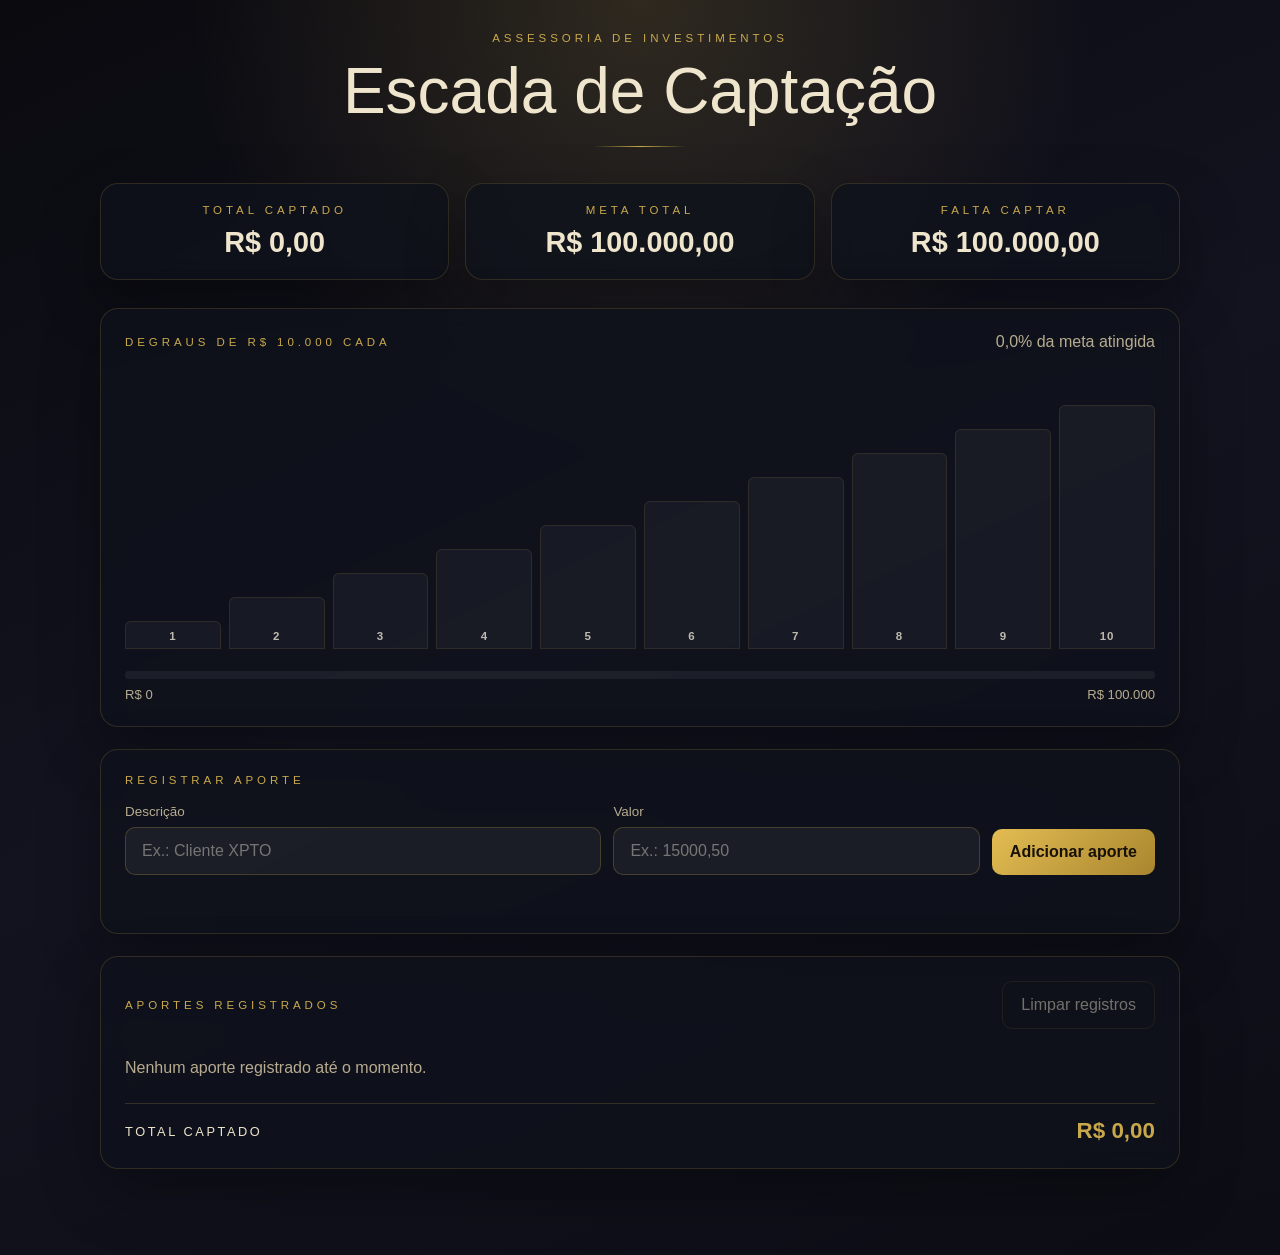
==== views/index.html @ 2bbc4aca "Escada de Objetivos Financeiros Primeira e única versão disponível Have fun!" ====
<!DOCTYPE html>
<html lang="pt-BR">
<head>
  <meta charset="UTF-8">
  <meta name="viewport" content="width=device-width, initial-scale=1.0">
  <title>Escada de Captação</title>
  <link rel="stylesheet" href="../style/styles.css">
</head>
<body>
  <main class="app-shell">
    <div class="app-frame">
      <header class="hero">
        <p class="eyebrow">Assessoria de investimentos</p>
        <h1>Escada de Captação</h1>
        <div class="hero-rule" aria-hidden="true"></div>
      </header>

      <section class="summary-grid" aria-label="Resumo da captação">
        <article class="summary-card">
          <p class="summary-label">Total captado</p>
          <strong class="summary-value" data-total-captured>R$ 0,00</strong>
        </article>
        <article class="summary-card">
          <p class="summary-label">Meta total</p>
          <strong class="summary-value" data-total-goal>R$ 100.000,00</strong>
        </article>
        <article class="summary-card">
          <p class="summary-label">Falta captar</p>
          <strong class="summary-value" data-total-remaining>R$ 100.000,00</strong>
        </article>
      </section>

      <section class="panel staircase-panel" aria-labelledby="staircase-title">
        <div class="panel-header">
          <p id="staircase-title" class="panel-title">Degraus de R$ 10.000 cada</p>
          <span class="progress-copy" data-progress-copy>0,0% da meta atingida</span>
        </div>
        <div class="staircase" data-staircase aria-hidden="true"></div>
        <div class="progress-block">
          <div class="progress-track">
            <div class="progress-fill" data-progress-fill></div>
          </div>
          <div class="progress-labels">
            <span>R$ 0</span>
            <span>R$ 100.000</span>
          </div>
        </div>
      </section>

      <section class="panel" aria-labelledby="form-title">
        <div class="panel-header">
          <p id="form-title" class="panel-title">Registrar aporte</p>
        </div>
        <form class="entry-form" data-entry-form>
          <label class="field">
            <span>Descrição</span>
            <input type="text" name="label" maxlength="80" placeholder="Ex.: Cliente XPTO">
          </label>
          <label class="field">
            <span>Valor</span>
            <input type="text" name="amount" inputmode="decimal" placeholder="Ex.: 15000,50" required>
          </label>
          <button class="primary-button" type="submit">Adicionar aporte</button>
        </form>
        <p class="form-feedback" data-form-feedback aria-live="polite"></p>
      </section>

      <section class="panel entries-panel" aria-labelledby="entries-title">
        <div class="panel-header">
          <p id="entries-title" class="panel-title">Aportes registrados</p>
          <button class="ghost-button" type="button" data-clear-all>Limpar registros</button>
        </div>
        <div class="entries-list" data-entries-list></div>
        <div class="entries-empty" data-empty-state>Nenhum aporte registrado até o momento.</div>
        <footer class="entries-footer">
          <span>Total captado</span>
          <strong data-footer-total>R$ 0,00</strong>
        </footer>
      </section>

      <section class="goal-banner" data-goal-banner hidden>
        <p class="goal-badge">Meta alcançada</p>
        <h2>Você atingiu R$ 100.000 em captação.</h2>
        <p>Todos os degraus da escada foram preenchidos.</p>
      </section>
    </div>
  </main>

  <script src="../js/app.js"></script>
</body>
</html>
---- style/styles.css ----
:root {
  --bg-top: #0a0a0f;
  --bg-mid: #131320;
  --bg-bottom: #0d0d15;
  --panel: rgba(15, 18, 28, 0.78);
  --panel-border: rgba(201, 168, 76, 0.18);
  --text-main: #efe5cd;
  --text-muted: #b8ac90;
  --gold: #c9a84c;
  --gold-strong: #e3bc52;
  --success: #62c487;
  --danger: #df876a;
  --shadow: 0 24px 60px rgba(0, 0, 0, 0.32);
}

* {
  box-sizing: border-box;
}

html {
  min-height: 100%;
}

body {
  margin: 0;
  min-height: 100vh;
  font-family: Aptos, "Segoe UI", "Helvetica Neue", Arial, sans-serif;
  color: var(--text-main);
  background:
    radial-gradient(circle at top, rgba(201, 168, 76, 0.18), transparent 32%),
    linear-gradient(155deg, var(--bg-top) 0%, var(--bg-mid) 48%, var(--bg-bottom) 100%);
}

button,
input {
  font: inherit;
}

.app-shell {
  min-height: 100vh;
  padding: 32px 16px 64px;
}

.app-frame {
  width: min(1080px, 100%);
  margin: 0 auto;
}

.hero {
  text-align: center;
  margin-bottom: 36px;
}

.eyebrow,
.panel-title,
.summary-label {
  margin: 0;
  text-transform: uppercase;
  letter-spacing: 0.34em;
  font-size: 0.72rem;
  color: var(--gold);
}

.hero h1 {
  margin: 10px 0 0;
  font-size: clamp(2.4rem, 5vw, 4.2rem);
  font-weight: 400;
}

.hero-rule {
  width: 92px;
  height: 1px;
  margin: 18px auto 0;
  background: linear-gradient(90deg, transparent, var(--gold), transparent);
}

.summary-grid {
  display: grid;
  grid-template-columns: repeat(3, minmax(0, 1fr));
  gap: 16px;
  margin-bottom: 28px;
}

.summary-card,
.panel,
.goal-banner {
  backdrop-filter: blur(10px);
  background: var(--panel);
  border: 1px solid var(--panel-border);
  border-radius: 18px;
  box-shadow: var(--shadow);
}

.summary-card {
  padding: 20px;
  text-align: center;
}

.summary-value {
  display: block;
  margin-top: 10px;
  font-size: clamp(1.3rem, 3vw, 1.8rem);
}

.panel {
  padding: 24px;
  margin-bottom: 22px;
}

.panel-header {
  display: flex;
  align-items: center;
  justify-content: space-between;
  gap: 16px;
  margin-bottom: 18px;
}

.progress-copy,
.entries-empty,
.entry-meta p,
.form-feedback,
.progress-labels {
  color: var(--text-muted);
}

.staircase {
  display: grid;
  grid-template-columns: repeat(10, minmax(0, 1fr));
  align-items: end;
  gap: 8px;
  min-height: 280px;
}

.step {
  position: relative;
  overflow: hidden;
  border: 1px solid rgba(201, 168, 76, 0.12);
  border-radius: 6px 6px 0 0;
  background: rgba(255, 255, 255, 0.04);
}

.step-fill {
  position: absolute;
  inset: auto 0 0;
  height: 0;
  background: linear-gradient(180deg, var(--gold-strong) 0%, var(--gold) 45%, #8a6f2a 100%);
  transition: height 220ms ease;
}

.step[data-state="partial"] .step-fill {
  background: linear-gradient(180deg, rgba(227, 188, 82, 0.72), rgba(201, 168, 76, 0.4));
}

.step-label {
  position: absolute;
  inset: auto 0 6px;
  z-index: 1;
  display: block;
  text-align: center;
  font-size: 0.72rem;
  font-weight: 700;
  letter-spacing: 0.08em;
  color: rgba(255, 248, 232, 0.72);
}

.step[data-state="full"] .step-label {
  color: #1e1809;
}

.progress-block {
  margin-top: 22px;
}

.progress-track {
  height: 8px;
  overflow: hidden;
  border-radius: 999px;
  background: rgba(255, 255, 255, 0.06);
}

.progress-fill {
  height: 100%;
  width: 0;
  border-radius: inherit;
  background: linear-gradient(90deg, #96772c, var(--gold-strong));
  transition: width 260ms ease;
}

.progress-labels {
  display: flex;
  justify-content: space-between;
  margin-top: 8px;
  font-size: 0.82rem;
}

.entry-form {
  display: grid;
  grid-template-columns: minmax(0, 1.3fr) minmax(0, 1fr) auto;
  gap: 12px;
  align-items: end;
}

.field {
  display: flex;
  flex-direction: column;
  gap: 8px;
}

.field span {
  font-size: 0.84rem;
  color: var(--text-muted);
}

.field input {
  width: 100%;
  padding: 14px 16px;
  border: 1px solid rgba(201, 168, 76, 0.25);
  border-radius: 10px;
  color: var(--text-main);
  background: rgba(255, 255, 255, 0.05);
}

.field input:focus {
  outline: 2px solid rgba(227, 188, 82, 0.3);
  outline-offset: 1px;
}

.primary-button,
.ghost-button,
.danger-button {
  padding: 14px 18px;
  border-radius: 10px;
  cursor: pointer;
  transition: transform 140ms ease, opacity 140ms ease, border-color 140ms ease;
}

.primary-button:hover,
.ghost-button:hover,
.danger-button:hover {
  transform: translateY(-1px);
}

.primary-button {
  border: 0;
  color: #171107;
  font-weight: 700;
  background: linear-gradient(135deg, var(--gold-strong), #a9862f);
}

.ghost-button,
.danger-button {
  border: 1px solid rgba(201, 168, 76, 0.22);
  color: var(--text-main);
  background: transparent;
}

.ghost-button:disabled {
  opacity: 0.45;
  cursor: not-allowed;
  transform: none;
}

.danger-button {
  padding: 10px 14px;
  border-color: rgba(223, 135, 106, 0.25);
  color: var(--danger);
}

.form-feedback {
  min-height: 1.4em;
  margin: 12px 0 0;
}

.form-feedback[data-state="error"] {
  color: var(--danger);
}

.form-feedback[data-state="success"] {
  color: var(--success);
}

.entries-list {
  display: flex;
  flex-direction: column;
  gap: 10px;
}

.entry-item {
  display: flex;
  align-items: center;
  justify-content: space-between;
  gap: 16px;
  padding: 14px 16px;
  border: 1px solid rgba(201, 168, 76, 0.1);
  border-radius: 12px;
  background: rgba(201, 168, 76, 0.05);
}

.entry-meta,
.entry-actions {
  display: flex;
  align-items: center;
  gap: 14px;
}

.entry-meta strong,
.entry-actions strong {
  display: block;
}

.entry-meta p {
  margin: 4px 0 0;
  font-size: 0.82rem;
}

.entry-index {
  width: 32px;
  height: 32px;
  display: inline-flex;
  align-items: center;
  justify-content: center;
  border-radius: 999px;
  font-size: 0.82rem;
  font-weight: 700;
  color: var(--gold);
  background: rgba(201, 168, 76, 0.18);
}

.entries-empty {
  padding: 12px 0;
}

.entries-footer {
  display: flex;
  align-items: center;
  justify-content: space-between;
  gap: 16px;
  margin-top: 14px;
  padding-top: 14px;
  border-top: 1px solid rgba(201, 168, 76, 0.2);
  text-transform: uppercase;
  letter-spacing: 0.2em;
  font-size: 0.8rem;
}

.entries-footer strong {
  color: var(--gold);
  font-size: 1.4rem;
  letter-spacing: normal;
}

.entries-footer strong[data-goal-reached="true"] {
  color: var(--success);
}

.goal-banner {
  padding: 24px;
  text-align: center;
  background:
    radial-gradient(circle at top, rgba(98, 196, 135, 0.2), transparent 50%),
    rgba(15, 18, 28, 0.85);
}

.goal-badge {
  margin: 0;
  color: var(--success);
  text-transform: uppercase;
  letter-spacing: 0.3em;
  font-size: 0.78rem;
}

.goal-banner h2 {
  margin: 10px 0 8px;
  font-size: clamp(1.8rem, 4vw, 2.6rem);
}

.goal-banner p {
  margin: 0;
  color: var(--text-muted);
}

@media (max-width: 860px) {
  .summary-grid {
    grid-template-columns: 1fr;
  }

  .entry-form {
    grid-template-columns: 1fr;
  }

  .primary-button {
    width: 100%;
  }
}

@media (max-width: 720px) {
  .app-shell {
    padding-inline: 12px;
  }

  .panel,
  .summary-card,
  .goal-banner {
    padding: 18px;
  }

  .panel-header,
  .entry-item,
  .entry-meta,
  .entry-actions {
    flex-direction: column;
    align-items: flex-start;
  }

  .staircase {
    gap: 5px;
    min-height: 220px;
  }

  .ghost-button,
  .danger-button {
    width: 100%;
  }
}
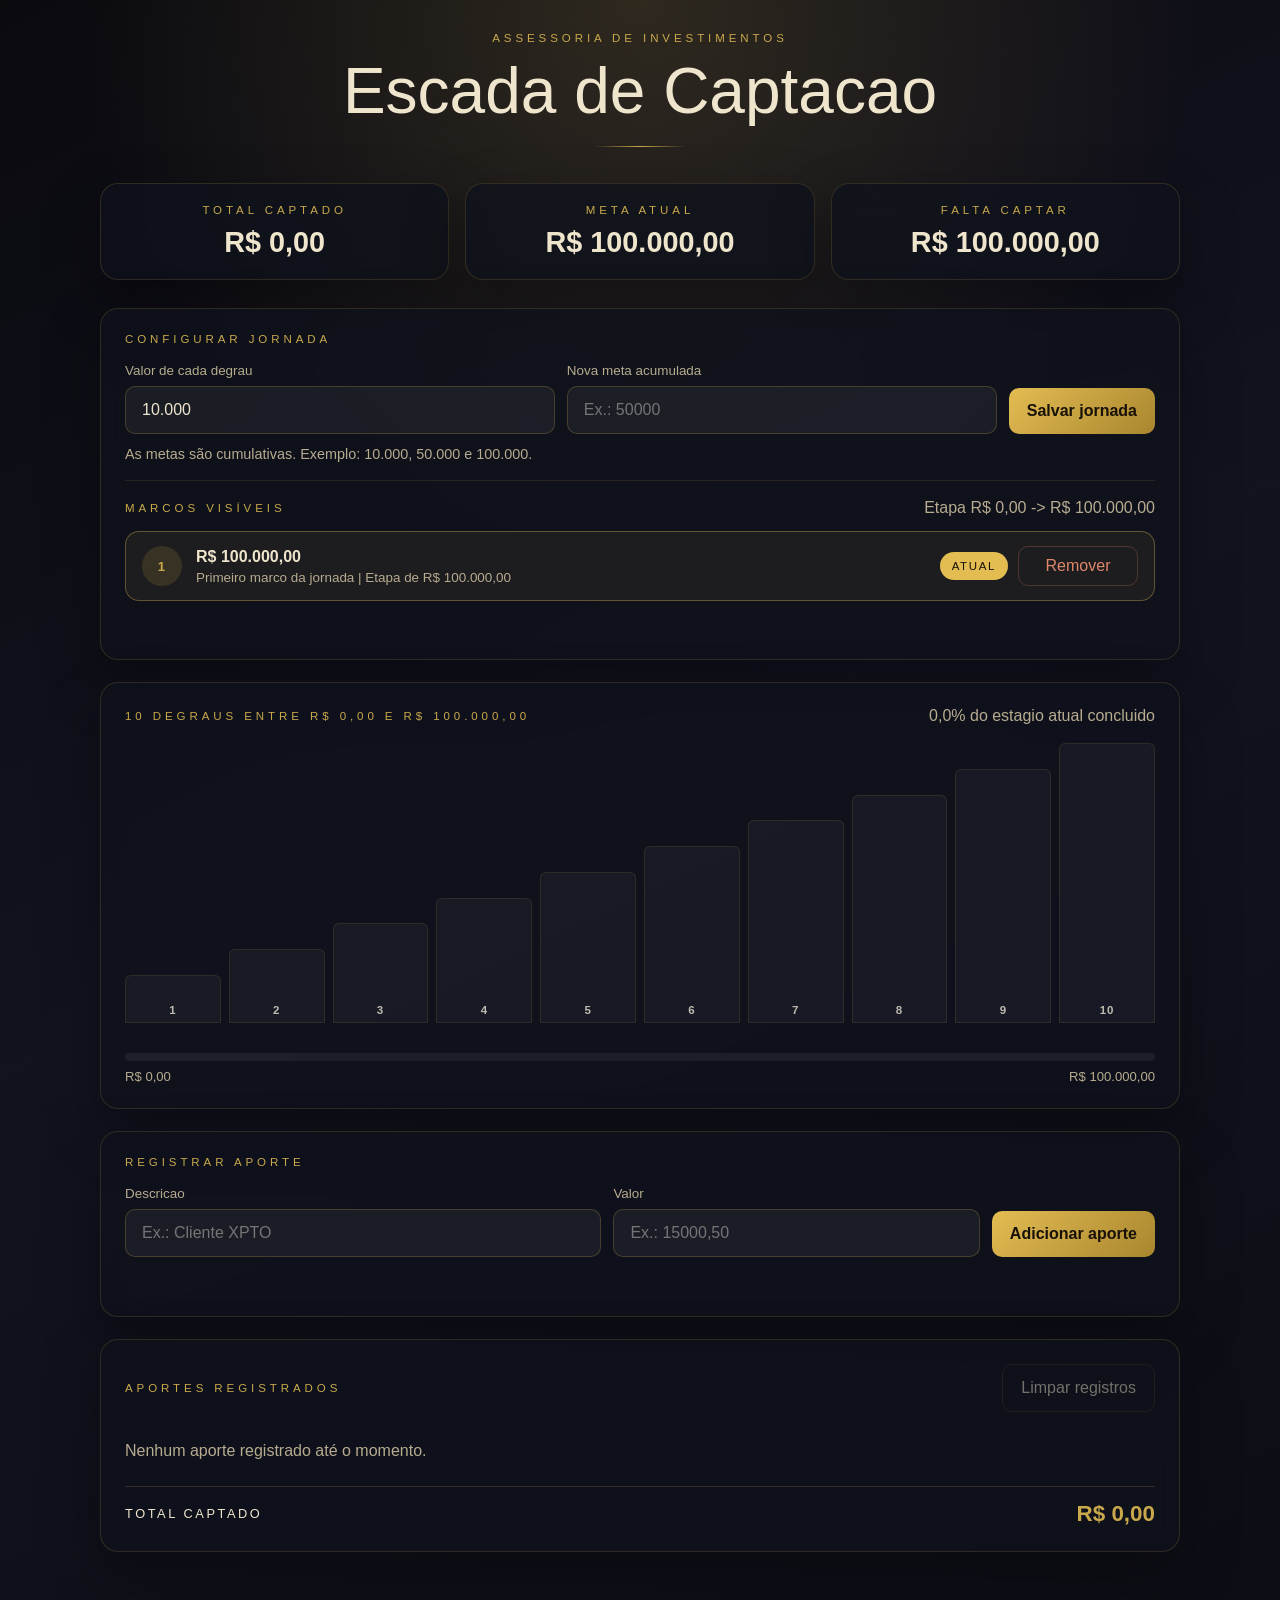
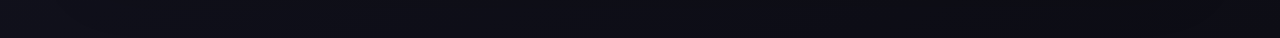
==== commit 5662db4b: "01/04 - Melhorias Melhorias no sistema, como automatização da escalada de captação de um valor baixo" ====
--- a/views/index.html
+++ b/views/index.html
@@ -3,15 +3,15 @@
 <head>
   <meta charset="UTF-8">
   <meta name="viewport" content="width=device-width, initial-scale=1.0">
-  <title>Escada de Captação</title>
+  <title>Escada de Captacao</title>
   <link rel="stylesheet" href="../style/styles.css">
 </head>
 <body>
   <main class="app-shell">
     <div class="app-frame">
       <header class="hero">
-        <p class="eyebrow">Assessoria de investimentos</p>
-        <h1>Escada de Captação</h1>
+        <p class="eyebrow">Assessoria de Investimentos</p>
+        <h1>Escada de Captacao</h1>
         <div class="hero-rule" aria-hidden="true"></div>
       </header>
 
@@ -21,7 +21,7 @@
           <strong class="summary-value" data-total-captured>R$ 0,00</strong>
         </article>
         <article class="summary-card">
-          <p class="summary-label">Meta total</p>
+          <p class="summary-label">Meta atual</p>
           <strong class="summary-value" data-total-goal>R$ 100.000,00</strong>
         </article>
         <article class="summary-card">
@@ -30,10 +30,36 @@
         </article>
       </section>
 
+      <section class="panel" aria-labelledby="settings-title">
+        <div class="panel-header">
+          <p id="settings-title" class="panel-title">Configurar jornada</p>
+        </div>
+        <form class="settings-form" data-settings-form>
+          <label class="field">
+            <span>Valor de cada degrau</span>
+            <input type="text" name="stepValue" inputmode="decimal" placeholder="Ex.: 10000">
+          </label>
+          <label class="field">
+            <span>Nova meta acumulada</span>
+            <input type="text" name="milestoneValue" inputmode="decimal" placeholder="Ex.: 50000">
+          </label>
+          <button class="primary-button" type="submit">Salvar jornada</button>
+        </form>
+        <p class="settings-help">As metas são cumulativas. Exemplo: 10.000, 50.000 e 100.000.</p>
+        <div class="milestones-panel">
+          <div class="panel-header compact-header">
+            <p class="panel-title">Marcos visíveis</p>
+            <span class="progress-copy" data-active-stage-copy>Etapa atual</span>
+          </div>
+          <div class="milestones-list" data-milestones-list></div>
+        </div>
+        <p class="form-feedback" data-settings-feedback aria-live="polite"></p>
+      </section>
+
       <section class="panel staircase-panel" aria-labelledby="staircase-title">
         <div class="panel-header">
-          <p id="staircase-title" class="panel-title">Degraus de R$ 10.000 cada</p>
-          <span class="progress-copy" data-progress-copy>0,0% da meta atingida</span>
+          <p id="staircase-title" class="panel-title" data-staircase-title>Etapa atual da jornada</p>
+          <span class="progress-copy" data-progress-copy>0,0% do estagio atual concluído</span>
         </div>
         <div class="staircase" data-staircase aria-hidden="true"></div>
         <div class="progress-block">
@@ -41,8 +67,8 @@
             <div class="progress-fill" data-progress-fill></div>
           </div>
           <div class="progress-labels">
-            <span>R$ 0</span>
-            <span>R$ 100.000</span>
+            <span data-progress-start>R$ 0</span>
+            <span data-progress-goal>R$ 100.000</span>
           </div>
         </div>
       </section>
@@ -53,7 +79,7 @@
         </div>
         <form class="entry-form" data-entry-form>
           <label class="field">
-            <span>Descrição</span>
+            <span>Descricao</span>
             <input type="text" name="label" maxlength="80" placeholder="Ex.: Cliente XPTO">
           </label>
           <label class="field">
@@ -79,9 +105,9 @@
       </section>
 
       <section class="goal-banner" data-goal-banner hidden>
-        <p class="goal-badge">Meta alcançada</p>
-        <h2>Você atingiu R$ 100.000 em captação.</h2>
-        <p>Todos os degraus da escada foram preenchidos.</p>
+        <p class="goal-badge">Jornada concluída</p>
+        <h2 data-goal-headline>Você concluiu todas as suas metas acumuladas.</h2>
+        <p data-goal-description>Cadastre uma nova meta para continuar a sua jornada.</p>
       </section>
     </div>
   </main>
--- a/style/styles.css
+++ b/style/styles.css
@@ -125,10 +125,11 @@
 
 .staircase {
   display: grid;
-  grid-template-columns: repeat(10, minmax(0, 1fr));
   align-items: end;
   gap: 8px;
   min-height: 280px;
+  overflow-x: auto;
+  padding-bottom: 8px;
 }
 
 .step {
@@ -200,6 +201,116 @@
   align-items: end;
 }
 
+.settings-form {
+  display: grid;
+  grid-template-columns: minmax(0, 1fr) minmax(0, 1fr) auto;
+  gap: 12px;
+  align-items: end;
+}
+
+.settings-help {
+  margin: 12px 0 0;
+  color: var(--text-muted);
+  font-size: 0.9rem;
+}
+
+.milestones-panel {
+  margin-top: 18px;
+  padding-top: 18px;
+  border-top: 1px solid rgba(201, 168, 76, 0.12);
+}
+
+.compact-header {
+  margin-bottom: 14px;
+}
+
+.milestones-list {
+  display: grid;
+  gap: 10px;
+}
+
+.milestone-item {
+  display: flex;
+  gap: 14px;
+  align-items: center;
+  padding: 14px 16px;
+  border: 1px solid rgba(201, 168, 76, 0.12);
+  border-radius: 14px;
+  background: rgba(255, 255, 255, 0.03);
+}
+
+.milestone-item[data-state="completed"] {
+  border-color: rgba(98, 196, 135, 0.28);
+  background: rgba(98, 196, 135, 0.08);
+}
+
+.milestone-item[data-state="current"] {
+  border-color: rgba(227, 188, 82, 0.35);
+  background: rgba(201, 168, 76, 0.08);
+}
+
+.milestone-marker {
+  width: 40px;
+  height: 40px;
+  display: inline-flex;
+  align-items: center;
+  justify-content: center;
+  border-radius: 999px;
+  font-size: 0.82rem;
+  font-weight: 700;
+  letter-spacing: 0.08em;
+  color: var(--gold);
+  background: rgba(201, 168, 76, 0.16);
+}
+
+.milestone-item[data-state="completed"] .milestone-marker {
+  color: #102417;
+  background: var(--success);
+}
+
+.milestone-copy strong,
+.milestone-copy span {
+  display: block;
+}
+
+.milestone-copy span {
+  margin-top: 4px;
+  color: var(--text-muted);
+  font-size: 0.84rem;
+}
+
+.milestone-badge {
+  padding: 8px 12px;
+  border-radius: 999px;
+  font-size: 0.72rem;
+  letter-spacing: 0.14em;
+  text-transform: uppercase;
+  color: var(--text-main);
+  background: rgba(255, 255, 255, 0.06);
+}
+
+.milestone-item[data-state="completed"] .milestone-badge {
+  color: #102417;
+  background: rgba(98, 196, 135, 0.95);
+}
+
+.milestone-item[data-state="current"] .milestone-badge {
+  color: #171107;
+  background: var(--gold-strong);
+}
+
+.milestone-actions {
+  display: flex;
+  gap: 10px;
+  justify-content: flex-end;
+  align-items: center;
+  margin-left: auto;
+}
+
+.milestone-remove {
+  min-width: 120px;
+}
+
 .field {
   display: flex;
   flex-direction: column;
@@ -388,6 +499,10 @@
     grid-template-columns: 1fr;
   }
 
+  .settings-form {
+    grid-template-columns: 1fr;
+  }
+
   .primary-button {
     width: 100%;
   }
@@ -407,7 +522,8 @@
   .panel-header,
   .entry-item,
   .entry-meta,
-  .entry-actions {
+  .entry-actions,
+  .milestone-item {
     flex-direction: column;
     align-items: flex-start;
   }
@@ -418,7 +534,8 @@
   }
 
   .ghost-button,
-  .danger-button {
+  .danger-button,
+  .milestone-remove {
     width: 100%;
   }
 }
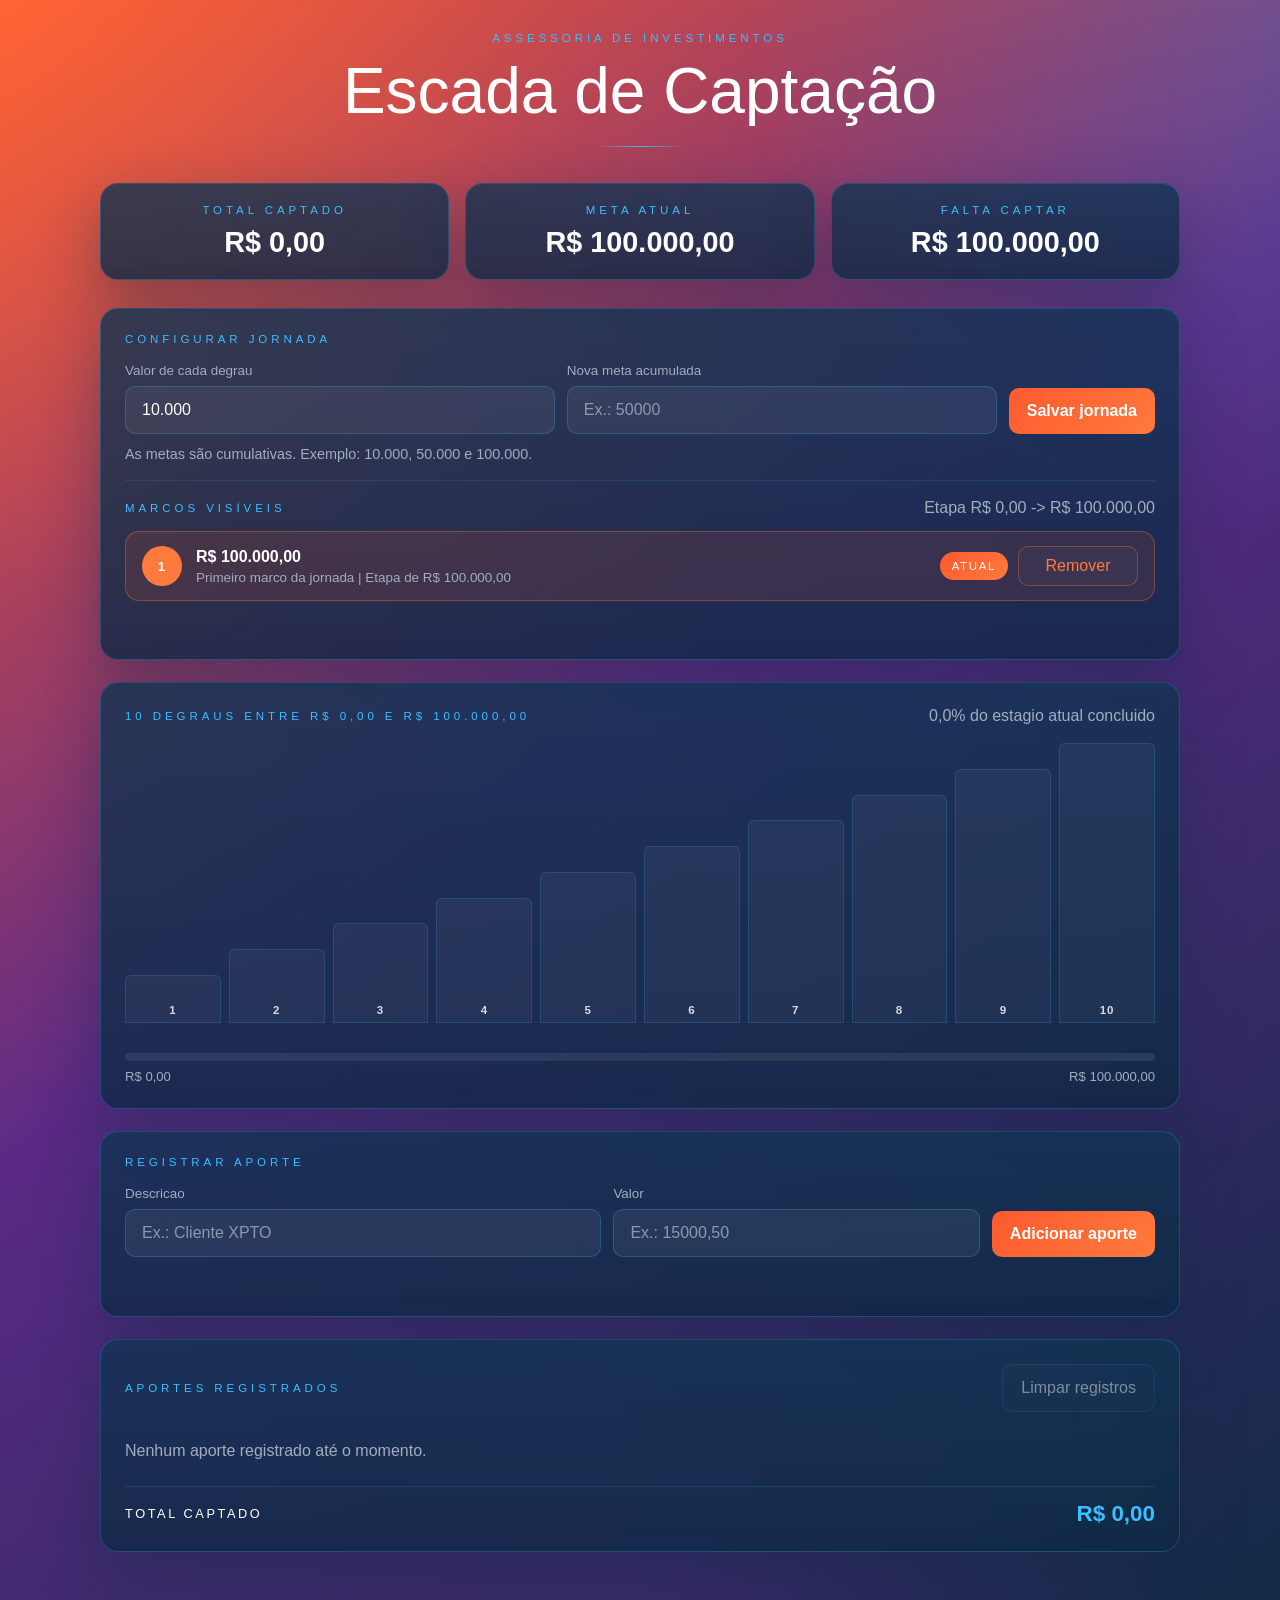
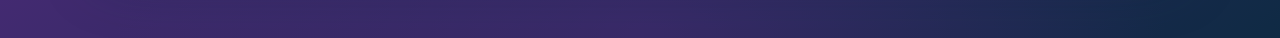
==== commit 92f198ac: "CSS Mudanças estéticas" ====
--- a/views/index.html
+++ b/views/index.html
@@ -11,7 +11,7 @@
     <div class="app-frame">
       <header class="hero">
         <p class="eyebrow">Assessoria de Investimentos</p>
-        <h1>Escada de Captacao</h1>
+        <h1>Escada de Captação</h1>
         <div class="hero-rule" aria-hidden="true"></div>
       </header>
 
--- a/style/styles.css
+++ b/style/styles.css
@@ -1,16 +1,23 @@
 :root {
-  --bg-top: #0a0a0f;
-  --bg-mid: #131320;
-  --bg-bottom: #0d0d15;
-  --panel: rgba(15, 18, 28, 0.78);
-  --panel-border: rgba(201, 168, 76, 0.18);
-  --text-main: #efe5cd;
-  --text-muted: #b8ac90;
-  --gold: #c9a84c;
-  --gold-strong: #e3bc52;
-  --success: #62c487;
-  --danger: #df876a;
-  --shadow: 0 24px 60px rgba(0, 0, 0, 0.32);
+  --bg-start: #ff5a2f;
+  --bg-mid: #5b2a86;
+  --bg-end: #0f2a44;
+  --panel: rgba(15, 42, 68, 0.78);
+  --panel-strong: rgba(15, 42, 68, 0.9);
+  --panel-border: rgba(58, 190, 255, 0.22);
+  --panel-border-strong: rgba(58, 190, 255, 0.36);
+  --text-main: #ffffff;
+  --text-muted: #a0aec0;
+  --heading-accent: #3abeff;
+  --primary: #ff5a2f;
+  --primary-strong: #ff7a3d;
+  --secondary-accent: #ffc857;
+  --neon: #3abeff;
+  --violet: #5b2a86;
+  --deep-blue: #0f2a44;
+  --success: #3abeff;
+  --danger: #ff7a3d;
+  --shadow: 0 24px 60px rgba(15, 42, 68, 0.38);
 }
 
 * {
@@ -27,8 +34,10 @@
   font-family: Aptos, "Segoe UI", "Helvetica Neue", Arial, sans-serif;
   color: var(--text-main);
   background:
-    radial-gradient(circle at top, rgba(201, 168, 76, 0.18), transparent 32%),
-    linear-gradient(155deg, var(--bg-top) 0%, var(--bg-mid) 48%, var(--bg-bottom) 100%);
+    radial-gradient(circle at top left, rgba(255, 122, 61, 0.3), transparent 28%),
+    radial-gradient(circle at top right, rgba(58, 190, 255, 0.2), transparent 26%),
+    radial-gradient(circle at bottom center, rgba(91, 42, 134, 0.32), transparent 30%),
+    linear-gradient(145deg, var(--bg-start) 0%, var(--bg-mid) 46%, var(--bg-end) 100%);
 }
 
 button,
@@ -58,20 +67,21 @@
   text-transform: uppercase;
   letter-spacing: 0.34em;
   font-size: 0.72rem;
-  color: var(--gold);
+  color: var(--heading-accent);
 }
 
 .hero h1 {
   margin: 10px 0 0;
   font-size: clamp(2.4rem, 5vw, 4.2rem);
   font-weight: 400;
+  color: var(--text-main);
 }
 
 .hero-rule {
   width: 92px;
   height: 1px;
   margin: 18px auto 0;
-  background: linear-gradient(90deg, transparent, var(--gold), transparent);
+  background: linear-gradient(90deg, transparent, var(--neon), transparent);
 }
 
 .summary-grid {
@@ -84,8 +94,10 @@
 .summary-card,
 .panel,
 .goal-banner {
-  backdrop-filter: blur(10px);
-  background: var(--panel);
+  backdrop-filter: blur(14px);
+  background:
+    linear-gradient(180deg, rgba(58, 190, 255, 0.06), rgba(15, 42, 68, 0.08)),
+    var(--panel);
   border: 1px solid var(--panel-border);
   border-radius: 18px;
   box-shadow: var(--shadow);
@@ -100,6 +112,7 @@
   display: block;
   margin-top: 10px;
   font-size: clamp(1.3rem, 3vw, 1.8rem);
+  color: var(--text-main);
 }
 
 .panel {
@@ -135,7 +148,7 @@
 .step {
   position: relative;
   overflow: hidden;
-  border: 1px solid rgba(201, 168, 76, 0.12);
+  border: 1px solid rgba(58, 190, 255, 0.18);
   border-radius: 6px 6px 0 0;
   background: rgba(255, 255, 255, 0.04);
 }
@@ -144,12 +157,12 @@
   position: absolute;
   inset: auto 0 0;
   height: 0;
-  background: linear-gradient(180deg, var(--gold-strong) 0%, var(--gold) 45%, #8a6f2a 100%);
+  background: linear-gradient(180deg, var(--primary-strong) 0%, var(--primary) 42%, var(--neon) 100%);
   transition: height 220ms ease;
 }
 
 .step[data-state="partial"] .step-fill {
-  background: linear-gradient(180deg, rgba(227, 188, 82, 0.72), rgba(201, 168, 76, 0.4));
+  background: linear-gradient(180deg, rgba(255, 122, 61, 0.82), rgba(58, 190, 255, 0.44));
 }
 
 .step-label {
@@ -161,11 +174,11 @@
   font-size: 0.72rem;
   font-weight: 700;
   letter-spacing: 0.08em;
-  color: rgba(255, 248, 232, 0.72);
+  color: rgba(255, 255, 255, 0.82);
 }
 
 .step[data-state="full"] .step-label {
-  color: #1e1809;
+  color: var(--deep-blue);
 }
 
 .progress-block {
@@ -176,14 +189,14 @@
   height: 8px;
   overflow: hidden;
   border-radius: 999px;
-  background: rgba(255, 255, 255, 0.06);
+  background: rgba(255, 255, 255, 0.08);
 }
 
 .progress-fill {
   height: 100%;
   width: 0;
   border-radius: inherit;
-  background: linear-gradient(90deg, #96772c, var(--gold-strong));
+  background: linear-gradient(90deg, var(--primary), var(--primary-strong), var(--neon));
   transition: width 260ms ease;
 }
 
@@ -217,7 +230,7 @@
 .milestones-panel {
   margin-top: 18px;
   padding-top: 18px;
-  border-top: 1px solid rgba(201, 168, 76, 0.12);
+  border-top: 1px solid rgba(58, 190, 255, 0.14);
 }
 
 .compact-header {
@@ -234,19 +247,19 @@
   gap: 14px;
   align-items: center;
   padding: 14px 16px;
-  border: 1px solid rgba(201, 168, 76, 0.12);
+  border: 1px solid rgba(58, 190, 255, 0.14);
   border-radius: 14px;
   background: rgba(255, 255, 255, 0.03);
 }
 
 .milestone-item[data-state="completed"] {
-  border-color: rgba(98, 196, 135, 0.28);
-  background: rgba(98, 196, 135, 0.08);
+  border-color: rgba(58, 190, 255, 0.36);
+  background: rgba(58, 190, 255, 0.12);
 }
 
 .milestone-item[data-state="current"] {
-  border-color: rgba(227, 188, 82, 0.35);
-  background: rgba(201, 168, 76, 0.08);
+  border-color: rgba(255, 122, 61, 0.34);
+  background: rgba(255, 90, 47, 0.12);
 }
 
 .milestone-marker {
@@ -259,13 +272,17 @@
   font-size: 0.82rem;
   font-weight: 700;
   letter-spacing: 0.08em;
-  color: var(--gold);
-  background: rgba(201, 168, 76, 0.16);
+  color: var(--text-main);
+  background: rgba(58, 190, 255, 0.22);
 }
 
 .milestone-item[data-state="completed"] .milestone-marker {
-  color: #102417;
-  background: var(--success);
+  color: var(--deep-blue);
+  background: var(--neon);
+}
+
+.milestone-item[data-state="current"] .milestone-marker {
+  background: var(--primary-strong);
 }
 
 .milestone-copy strong,
@@ -286,17 +303,17 @@
   letter-spacing: 0.14em;
   text-transform: uppercase;
   color: var(--text-main);
-  background: rgba(255, 255, 255, 0.06);
+  background: rgba(255, 255, 255, 0.08);
 }
 
 .milestone-item[data-state="completed"] .milestone-badge {
-  color: #102417;
-  background: rgba(98, 196, 135, 0.95);
+  color: var(--deep-blue);
+  background: var(--neon);
 }
 
 .milestone-item[data-state="current"] .milestone-badge {
-  color: #171107;
-  background: var(--gold-strong);
+  color: var(--text-main);
+  background: linear-gradient(135deg, var(--primary), var(--primary-strong));
 }
 
 .milestone-actions {
@@ -325,14 +342,18 @@
 .field input {
   width: 100%;
   padding: 14px 16px;
-  border: 1px solid rgba(201, 168, 76, 0.25);
+  border: 1px solid rgba(58, 190, 255, 0.24);
   border-radius: 10px;
   color: var(--text-main);
-  background: rgba(255, 255, 255, 0.05);
+  background: rgba(255, 255, 255, 0.06);
+}
+
+.field input::placeholder {
+  color: rgba(160, 174, 192, 0.82);
 }
 
 .field input:focus {
-  outline: 2px solid rgba(227, 188, 82, 0.3);
+  outline: 2px solid rgba(58, 190, 255, 0.34);
   outline-offset: 1px;
 }
 
@@ -342,7 +363,7 @@
   padding: 14px 18px;
   border-radius: 10px;
   cursor: pointer;
-  transition: transform 140ms ease, opacity 140ms ease, border-color 140ms ease;
+  transition: transform 140ms ease, opacity 140ms ease, border-color 140ms ease, background 140ms ease;
 }
 
 .primary-button:hover,
@@ -353,16 +374,16 @@
 
 .primary-button {
   border: 0;
-  color: #171107;
+  color: var(--text-main);
   font-weight: 700;
-  background: linear-gradient(135deg, var(--gold-strong), #a9862f);
+  background: linear-gradient(135deg, var(--primary), var(--primary-strong));
 }
 
 .ghost-button,
 .danger-button {
-  border: 1px solid rgba(201, 168, 76, 0.22);
-  color: var(--text-main);
-  background: transparent;
+  border: 1px solid rgba(58, 190, 255, 0.24);
+  color: var(--text-main);
+  background: rgba(255, 255, 255, 0.02);
 }
 
 .ghost-button:disabled {
@@ -373,8 +394,8 @@
 
 .danger-button {
   padding: 10px 14px;
-  border-color: rgba(223, 135, 106, 0.25);
-  color: var(--danger);
+  border-color: rgba(255, 122, 61, 0.32);
+  color: var(--primary-strong);
 }
 
 .form-feedback {
@@ -383,11 +404,11 @@
 }
 
 .form-feedback[data-state="error"] {
-  color: var(--danger);
+  color: var(--primary-strong);
 }
 
 .form-feedback[data-state="success"] {
-  color: var(--success);
+  color: var(--neon);
 }
 
 .entries-list {
@@ -402,9 +423,9 @@
   justify-content: space-between;
   gap: 16px;
   padding: 14px 16px;
-  border: 1px solid rgba(201, 168, 76, 0.1);
+  border: 1px solid rgba(58, 190, 255, 0.12);
   border-radius: 12px;
-  background: rgba(201, 168, 76, 0.05);
+  background: rgba(255, 255, 255, 0.03);
 }
 
 .entry-meta,
@@ -433,8 +454,8 @@
   border-radius: 999px;
   font-size: 0.82rem;
   font-weight: 700;
-  color: var(--gold);
-  background: rgba(201, 168, 76, 0.18);
+  color: var(--text-main);
+  background: rgba(58, 190, 255, 0.18);
 }
 
 .entries-empty {
@@ -448,33 +469,33 @@
   gap: 16px;
   margin-top: 14px;
   padding-top: 14px;
-  border-top: 1px solid rgba(201, 168, 76, 0.2);
+  border-top: 1px solid rgba(58, 190, 255, 0.16);
   text-transform: uppercase;
   letter-spacing: 0.2em;
   font-size: 0.8rem;
 }
 
 .entries-footer strong {
-  color: var(--gold);
+  color: var(--neon);
   font-size: 1.4rem;
   letter-spacing: normal;
 }
 
 .entries-footer strong[data-goal-reached="true"] {
-  color: var(--success);
+  color: var(--primary-strong);
 }
 
 .goal-banner {
   padding: 24px;
   text-align: center;
   background:
-    radial-gradient(circle at top, rgba(98, 196, 135, 0.2), transparent 50%),
-    rgba(15, 18, 28, 0.85);
+    radial-gradient(circle at top, rgba(58, 190, 255, 0.2), transparent 50%),
+    linear-gradient(180deg, rgba(255, 122, 61, 0.08), rgba(15, 42, 68, 0.94));
 }
 
 .goal-badge {
   margin: 0;
-  color: var(--success);
+  color: var(--neon);
   text-transform: uppercase;
   letter-spacing: 0.3em;
   font-size: 0.78rem;
@@ -483,6 +504,7 @@
 .goal-banner h2 {
   margin: 10px 0 8px;
   font-size: clamp(1.8rem, 4vw, 2.6rem);
+  color: var(--text-main);
 }
 
 .goal-banner p {
